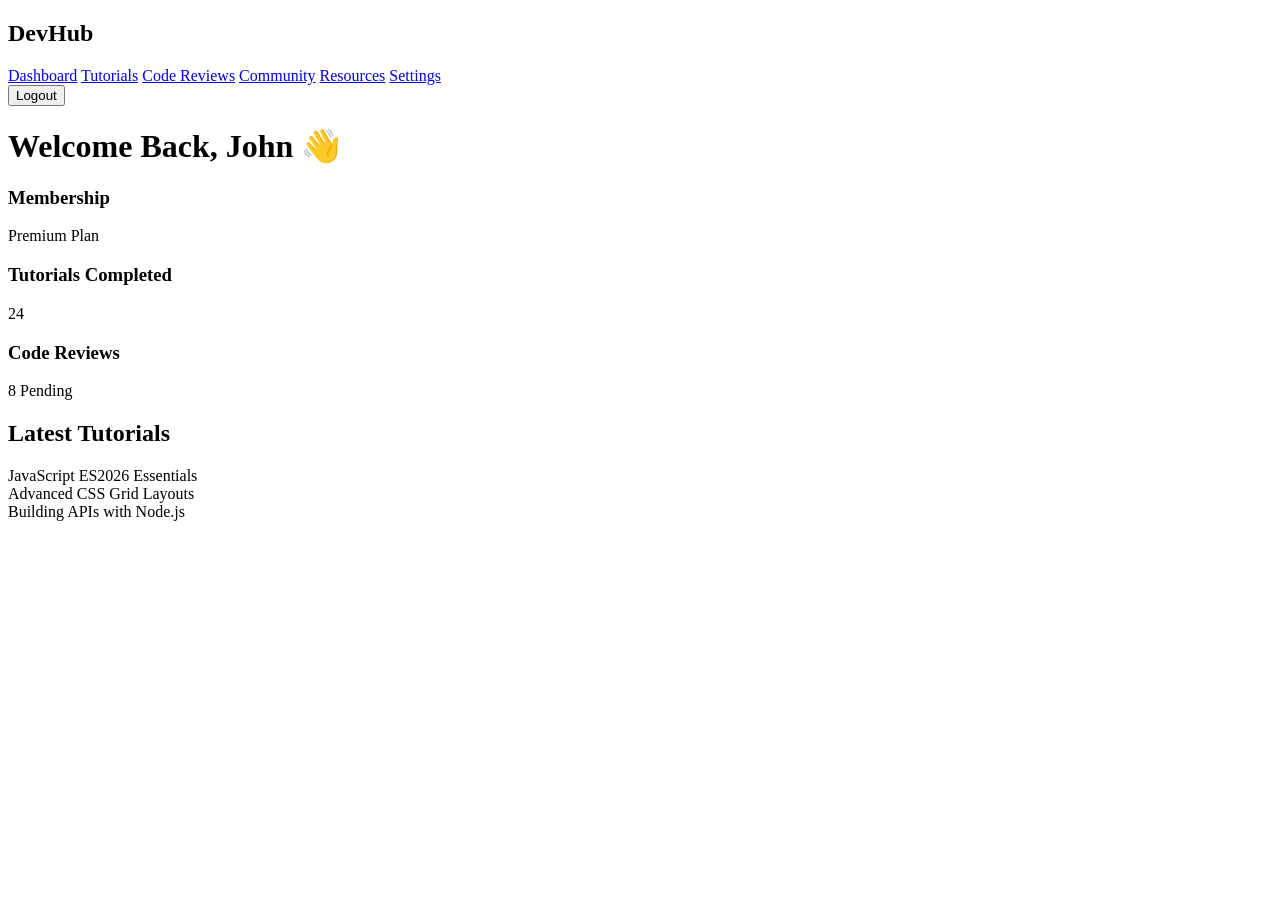
==== dashboard.html @ e64ca58e "Create dashboard.html" ====
<!DOCTYPE html>
<html lang="en">
<head>
    <meta charset="UTF-8">
    <meta name="viewport" content="width=device-width, initial-scale=1.0">
    <title>Developer Dashboard</title>

    <link href="https://fonts.googleapis.com/css2?family=Fraunces:wght@700&family=Inter:wght@400;500;600;700&display=swap" rel="stylesheet">

    <link rel="stylesheet" href="dashboard.css">
</head>
<body>

    <aside class="sidebar">

        <h2>DevHub</h2>

        <nav>
            <a href="#">Dashboard</a>
            <a href="#">Tutorials</a>
            <a href="#">Code Reviews</a>
            <a href="#">Community</a>
            <a href="#">Resources</a>
            <a href="#">Settings</a>
        </nav>

        <button class="logout-btn">
            Logout
        </button>

    </aside>

    <main class="main-content">

        <header class="topbar">
            <h1>Welcome Back, John 👋</h1>
        </header>

        <section class="cards">

            <div class="card">
                <h3>Membership</h3>
                <p>Premium Plan</p>
            </div>

            <div class="card">
                <h3>Tutorials Completed</h3>
                <p>24</p>
            </div>

            <div class="card">
                <h3>Code Reviews</h3>
                <p>8 Pending</p>
            </div>

        </section>

        <section class="recent-content">

            <h2>Latest Tutorials</h2>

            <div class="tutorial-list">

                <div class="tutorial">
                    JavaScript ES2026 Essentials
                </div>

                <div class="tutorial">
                    Advanced CSS Grid Layouts
                </div>

                <div class="tutorial">
                    Building APIs with Node.js
                </div>

            </div>

        </section>

    </main>

<script src="dashboard.js"></script>

</body>
</html>
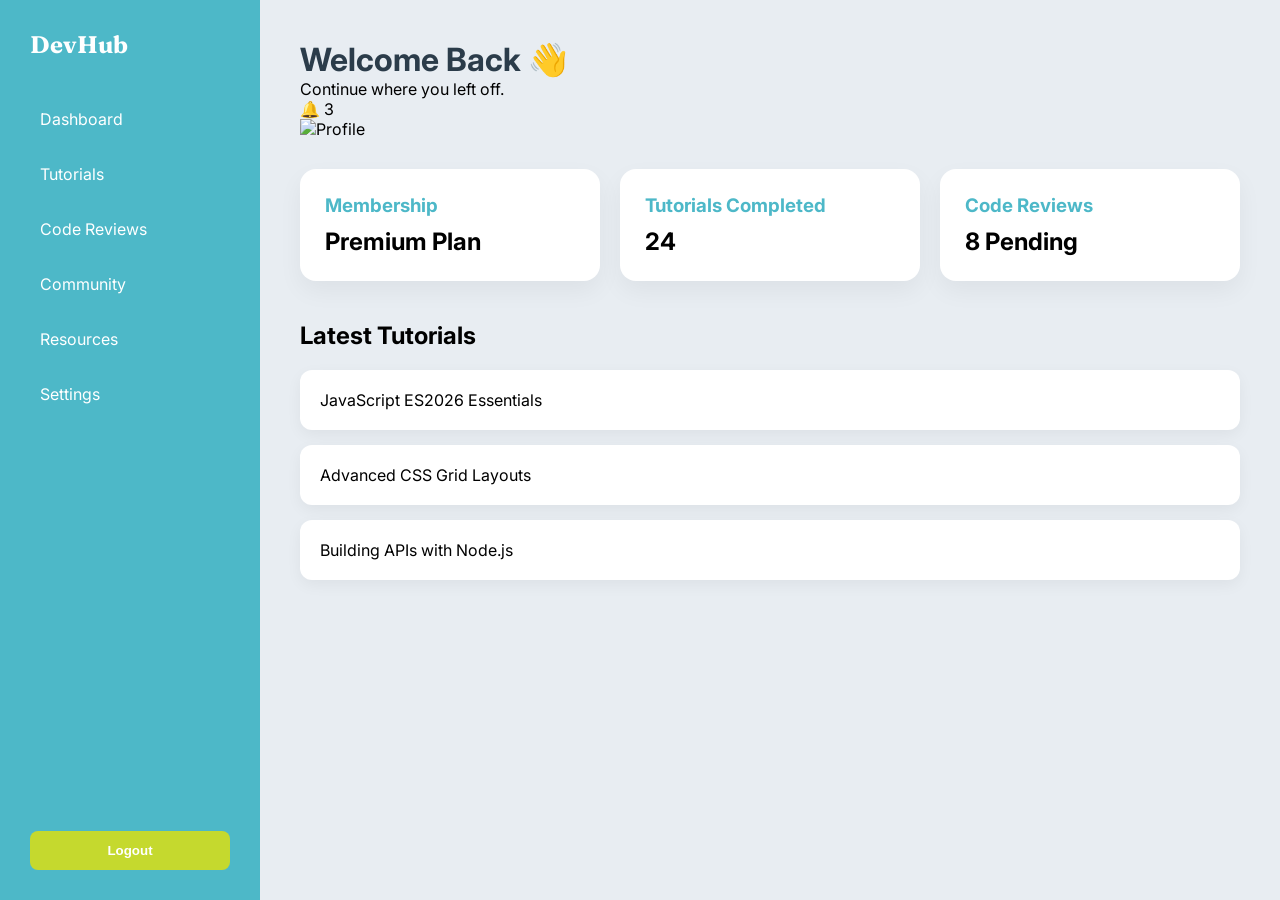
==== commit 8790c8e9: "Update dashboard.html" ====
--- a/dashboard.html
+++ b/dashboard.html
@@ -32,9 +32,30 @@
 
     <main class="main-content">
 
-        <header class="topbar">
-            <h1>Welcome Back, John 👋</h1>
-        </header>
+<header class="topbar">
+
+    <div>
+        <h1>Welcome Back 👋</h1>
+        <p class="welcome-text">
+            Continue where you left off.
+        </p>
+    </div>
+
+    <div class="profile-section">
+
+        <div class="notification">
+            🔔
+            <span class="notification-badge">3</span>
+        </div>
+
+        <img
+            src="https://i.pravatar.cc/150?img=12"
+            alt="Profile"
+            class="profile-avatar">
+
+    </div>
+
+</header>
 
         <section class="cards">
 
--- a/dashboard.css
+++ b/dashboard.css
@@ -0,0 +1,122 @@
+*{
+    margin:0;
+    padding:0;
+    box-sizing:border-box;
+}
+
+body{
+    font-family:'Inter',sans-serif;
+    display:flex;
+    min-height:100vh;
+    background:#e8edf2;
+}
+
+.sidebar{
+    width:260px;
+    background:#4db8c8;
+    color:white;
+    padding:30px;
+    display:flex;
+    flex-direction:column;
+}
+
+.sidebar h2{
+    font-family:'Fraunces',serif;
+    margin-bottom:40px;
+}
+
+.sidebar nav{
+    display:flex;
+    flex-direction:column;
+    gap:15px;
+}
+
+.sidebar nav a{
+    color:white;
+    text-decoration:none;
+    padding:10px;
+    border-radius:8px;
+}
+
+.sidebar nav a:hover{
+    background:rgba(255,255,255,0.15);
+}
+
+.logout-btn{
+    margin-top:auto;
+    padding:12px;
+    border:none;
+    border-radius:8px;
+    background:#c5d92e;
+    color:white;
+    font-weight:700;
+    cursor:pointer;
+}
+
+.main-content{
+    flex:1;
+    padding:40px;
+}
+
+.topbar{
+    margin-bottom:30px;
+}
+
+.topbar h1{
+    color:#2b3c4a;
+}
+
+.cards{
+    display:grid;
+    grid-template-columns:repeat(auto-fit,minmax(220px,1fr));
+    gap:20px;
+}
+
+.card{
+    background:white;
+    padding:25px;
+    border-radius:16px;
+    box-shadow:0 10px 25px rgba(0,0,0,0.05);
+}
+
+.card h3{
+    margin-bottom:10px;
+    color:#4db8c8;
+}
+
+.card p{
+    font-size:24px;
+    font-weight:700;
+}
+
+.recent-content{
+    margin-top:40px;
+}
+
+.recent-content h2{
+    margin-bottom:20px;
+}
+
+.tutorial-list{
+    display:flex;
+    flex-direction:column;
+    gap:15px;
+}
+
+.tutorial{
+    background:white;
+    padding:20px;
+    border-radius:12px;
+    box-shadow:0 5px 15px rgba(0,0,0,0.05);
+}
+
+@media(max-width:768px){
+
+    body{
+        flex-direction:column;
+    }
+
+    .sidebar{
+        width:100%;
+    }
+}
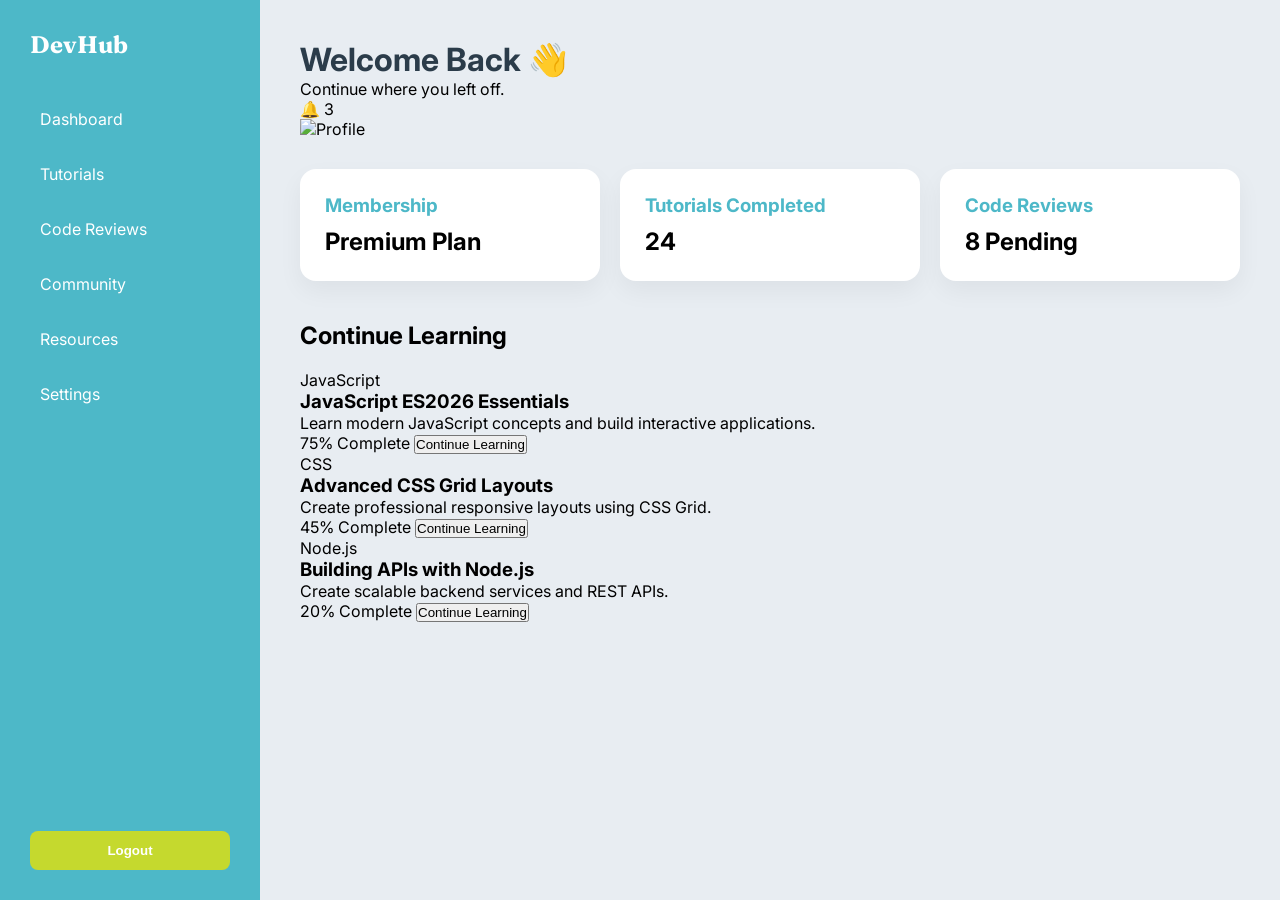
==== commit d26babdc: "Update recent content section in dashboard.html" ====
--- a/dashboard.html
+++ b/dashboard.html
@@ -76,27 +76,99 @@
 
         </section>
 
-        <section class="recent-content">
+       <section class="recent-content">
 
-            <h2>Latest Tutorials</h2>
+    <h2>Continue Learning</h2>
 
-            <div class="tutorial-list">
+    <div class="course-grid">
 
-                <div class="tutorial">
-                    JavaScript ES2026 Essentials
+        <div class="course-card">
+
+            <div class="course-image">
+                JavaScript
+            </div>
+
+            <div class="course-content">
+
+                <h3>JavaScript ES2026 Essentials</h3>
+
+                <p>
+                    Learn modern JavaScript concepts and build interactive applications.
+                </p>
+
+                <div class="progress-container">
+                    <div class="progress progress-75"></div>
                 </div>
 
-                <div class="tutorial">
-                    Advanced CSS Grid Layouts
-                </div>
+                <span class="progress-text">75% Complete</span>
 
-                <div class="tutorial">
-                    Building APIs with Node.js
-                </div>
+                <button class="continue-btn">
+                    Continue Learning
+                </button>
 
             </div>
 
-        </section>
+        </div>
+
+        <div class="course-card">
+
+            <div class="course-image">
+                CSS
+            </div>
+
+            <div class="course-content">
+
+                <h3>Advanced CSS Grid Layouts</h3>
+
+                <p>
+                    Create professional responsive layouts using CSS Grid.
+                </p>
+
+                <div class="progress-container">
+                    <div class="progress progress-45"></div>
+                </div>
+
+                <span class="progress-text">45% Complete</span>
+
+                <button class="continue-btn">
+                    Continue Learning
+                </button>
+
+            </div>
+
+        </div>
+
+        <div class="course-card">
+
+            <div class="course-image">
+                Node.js
+            </div>
+
+            <div class="course-content">
+
+                <h3>Building APIs with Node.js</h3>
+
+                <p>
+                    Create scalable backend services and REST APIs.
+                </p>
+
+                <div class="progress-container">
+                    <div class="progress progress-20"></div>
+                </div>
+
+                <span class="progress-text">20% Complete</span>
+
+                <button class="continue-btn">
+                    Continue Learning
+                </button>
+
+            </div>
+
+        </div>
+
+    </div>
+
+</section>
 
     </main>
 
